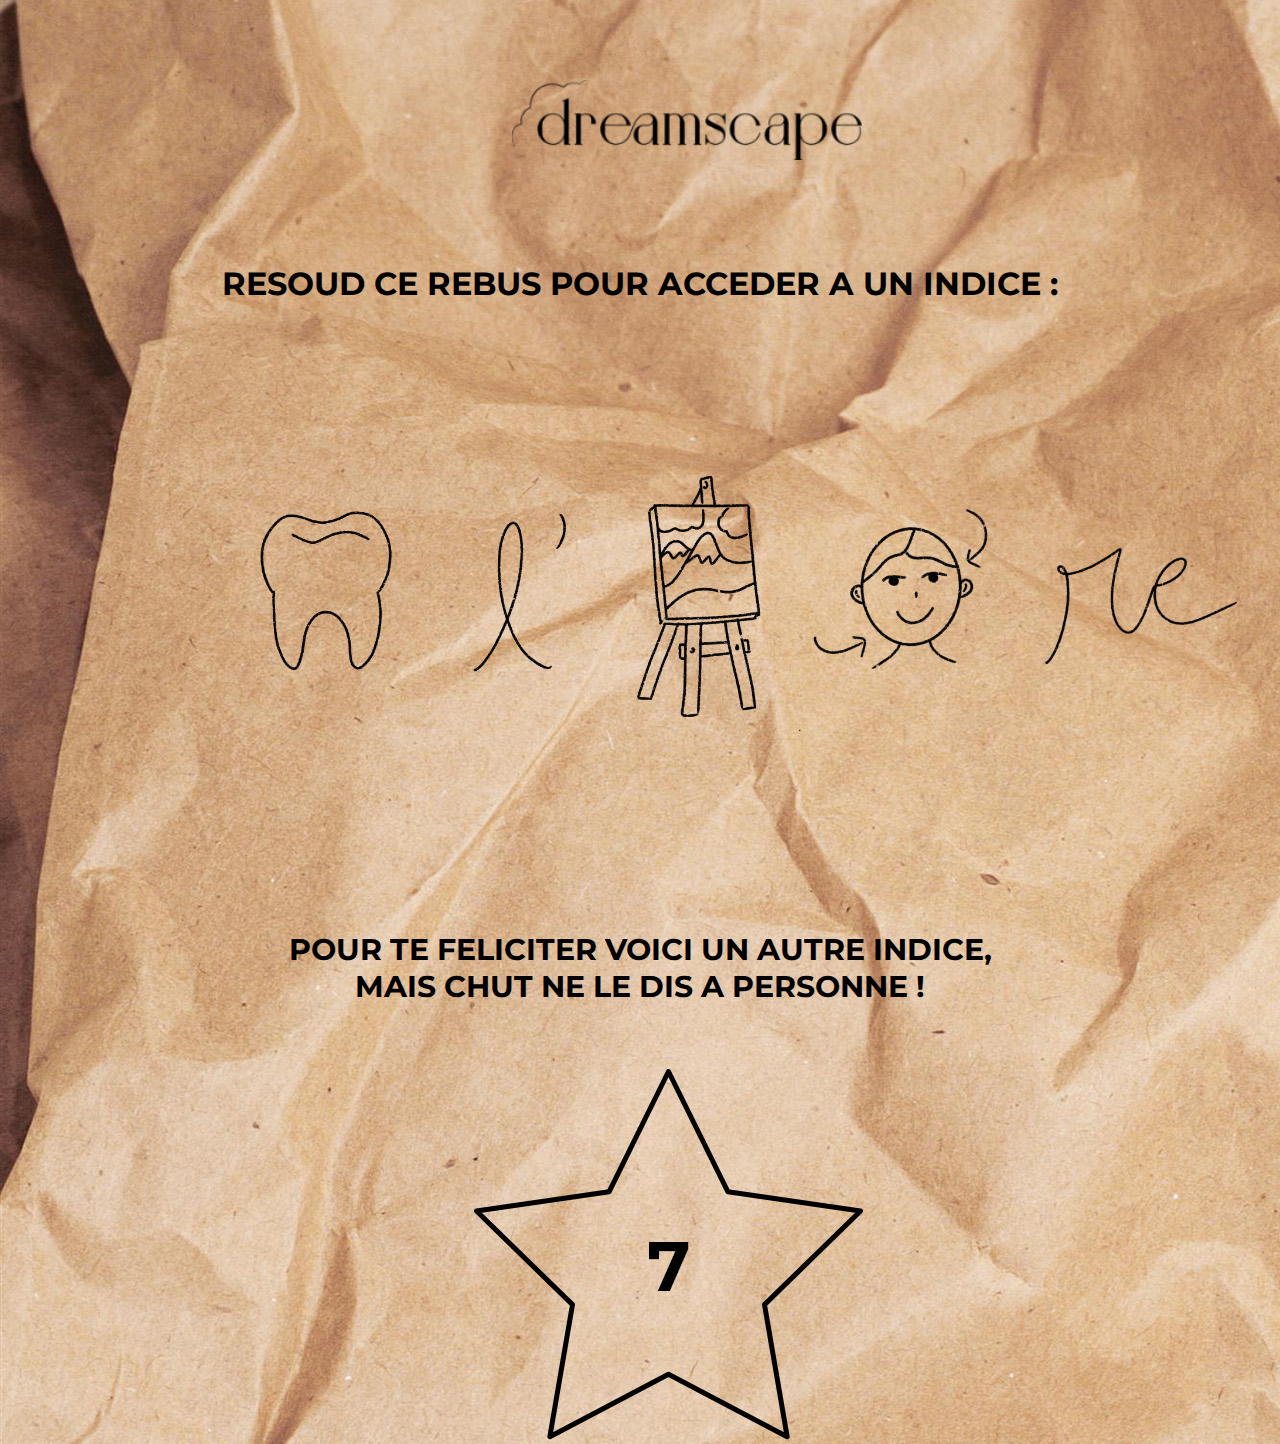
==== index2.html @ d9abecae "add page qr code + style" ====
<!DOCTYPE html>
<html lang="en">
<head>
    <meta charset="UTF-8">
    <meta http-equiv="X-UA-Compatible" content="IE=edge">
    <meta name="viewport" content="width=device-width, initial-scale=1.0">
    <link rel="stylesheet" href="style2.css">
    <link rel="preconnect" href="https://fonts.googleapis.com">
    <link rel="preconnect" href="https://fonts.gstatic.com" crossorigin>
    <link href="https://fonts.googleapis.com/css2?family=Montserrat:wght@400;500;600;700&display=swap" rel="stylesheet">
    <title>QR CODE</title>
</head>
<body>
    <div id="top">
    <img src="image/logo_noir.png" alt="Logo" class="logo">
    <h1>RESOUD CE REBUS POUR ACCEDER A UN INDICE :</h1>
    <img src="image/rébus.png" alt="Rébus" class="rebus">
    </div>

    <div id="mid">
        <h2>POUR TE FELICITER VOICI UN AUTRE INDICE, <br> MAIS CHUT NE LE DIS A PERSONNE !</h2>
        <img src="image/Groupe 18.png" alt="L'étoile 7">
    </div>
</body>
</html>
---- style2.css ----
*{
    margin: 0;
    padding: 0;
}

body{
    background-image: url('image/brown-paper-texture-macro-brown-paper-vintage-texture-crumpled-paper.jpg');
    height: 100vh;
}

#top .logo{
    margin-left: 40%;
    margin-top: 80px;
    width: 350px;
}

h1{
    text-align: center;
    margin-top: 100px;
    font-family: 'Montserrat', sans-serif;
    font-weight: 700;
}

#top .rebus{
    width: 1200px;
    height: 1200px;
    margin-left: 10%;
    margin-top: -25%;
}

h2{
    text-align: center;
    font-family: 'Montserrat', sans-serif;
    font-weight: 700;
    font-size: 30px;
    margin-top: -20%;
}

#mid img{
    margin-top: 5%;
    margin-left: 37%;
}
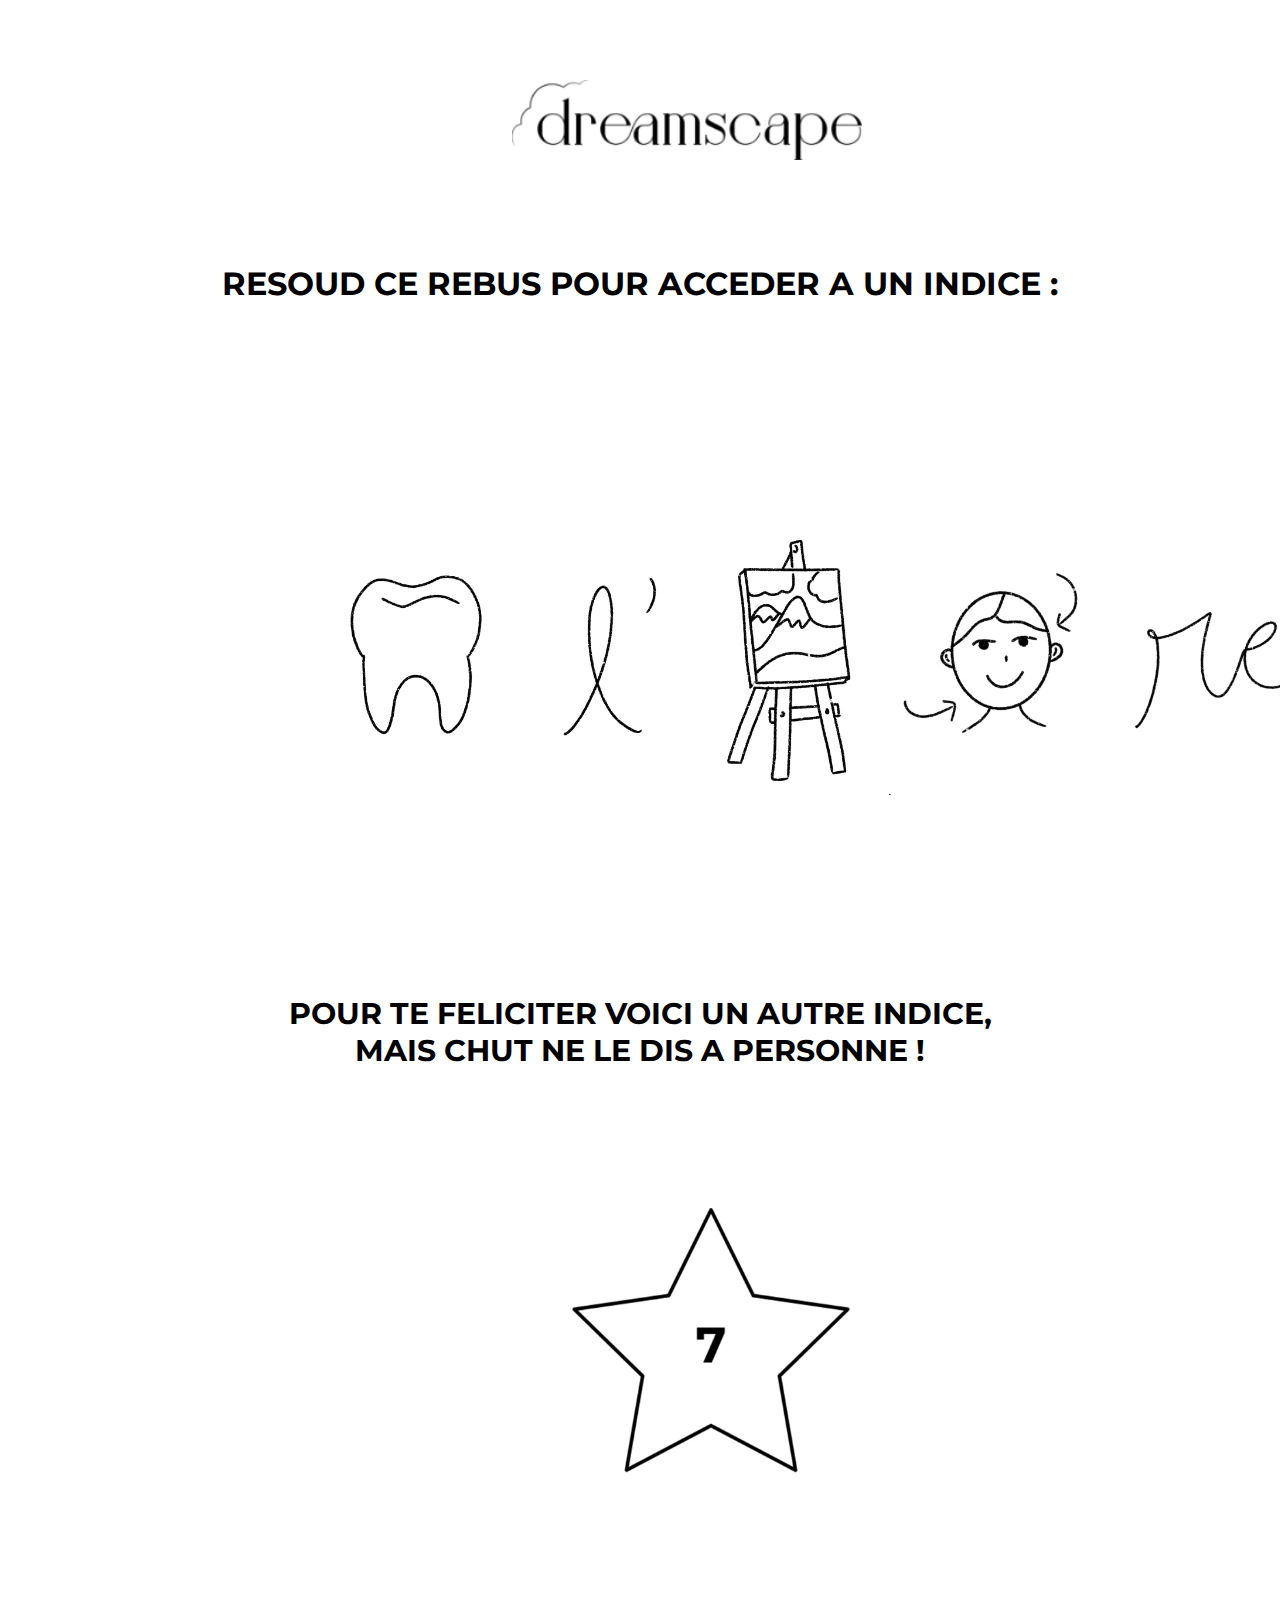
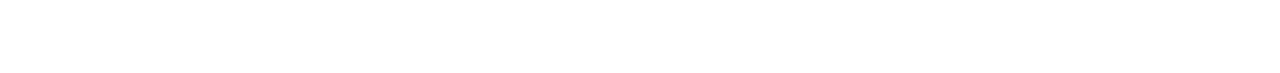
==== commit 32ce13b7: "background changed" ====
--- a/index2.html
+++ b/index2.html
@@ -19,7 +19,7 @@
 
     <div id="mid">
         <h2>POUR TE FELICITER VOICI UN AUTRE INDICE, <br> MAIS CHUT NE LE DIS A PERSONNE !</h2>
-        <img src="image/Groupe 18.png" alt="L'étoile 7">
+        <img src="image/etoile.png" alt="L'étoile 7">
     </div>
 </body>
 </html>--- a/style2.css
+++ b/style2.css
@@ -4,8 +4,7 @@
 }
 
 body{
-    background-image: url('image/brown-paper-texture-macro-brown-paper-vintage-texture-crumpled-paper.jpg');
-    height: 100vh;
+    background-image: url('image/brown-paper-texture-macro-brown-paper-vintage-texture-crumpled-paper.png');
 }
 
 #top .logo{
@@ -24,8 +23,8 @@
 #top .rebus{
     width: 1200px;
     height: 1200px;
-    margin-left: 10%;
-    margin-top: -25%;
+    margin-left: 17%;
+    margin-top: -20%;
 }
 
 h2{
@@ -37,6 +36,6 @@
 }
 
 #mid img{
-    margin-top: 5%;
-    margin-left: 37%;
+    margin-left: 39%;
+    height:600px;
 }